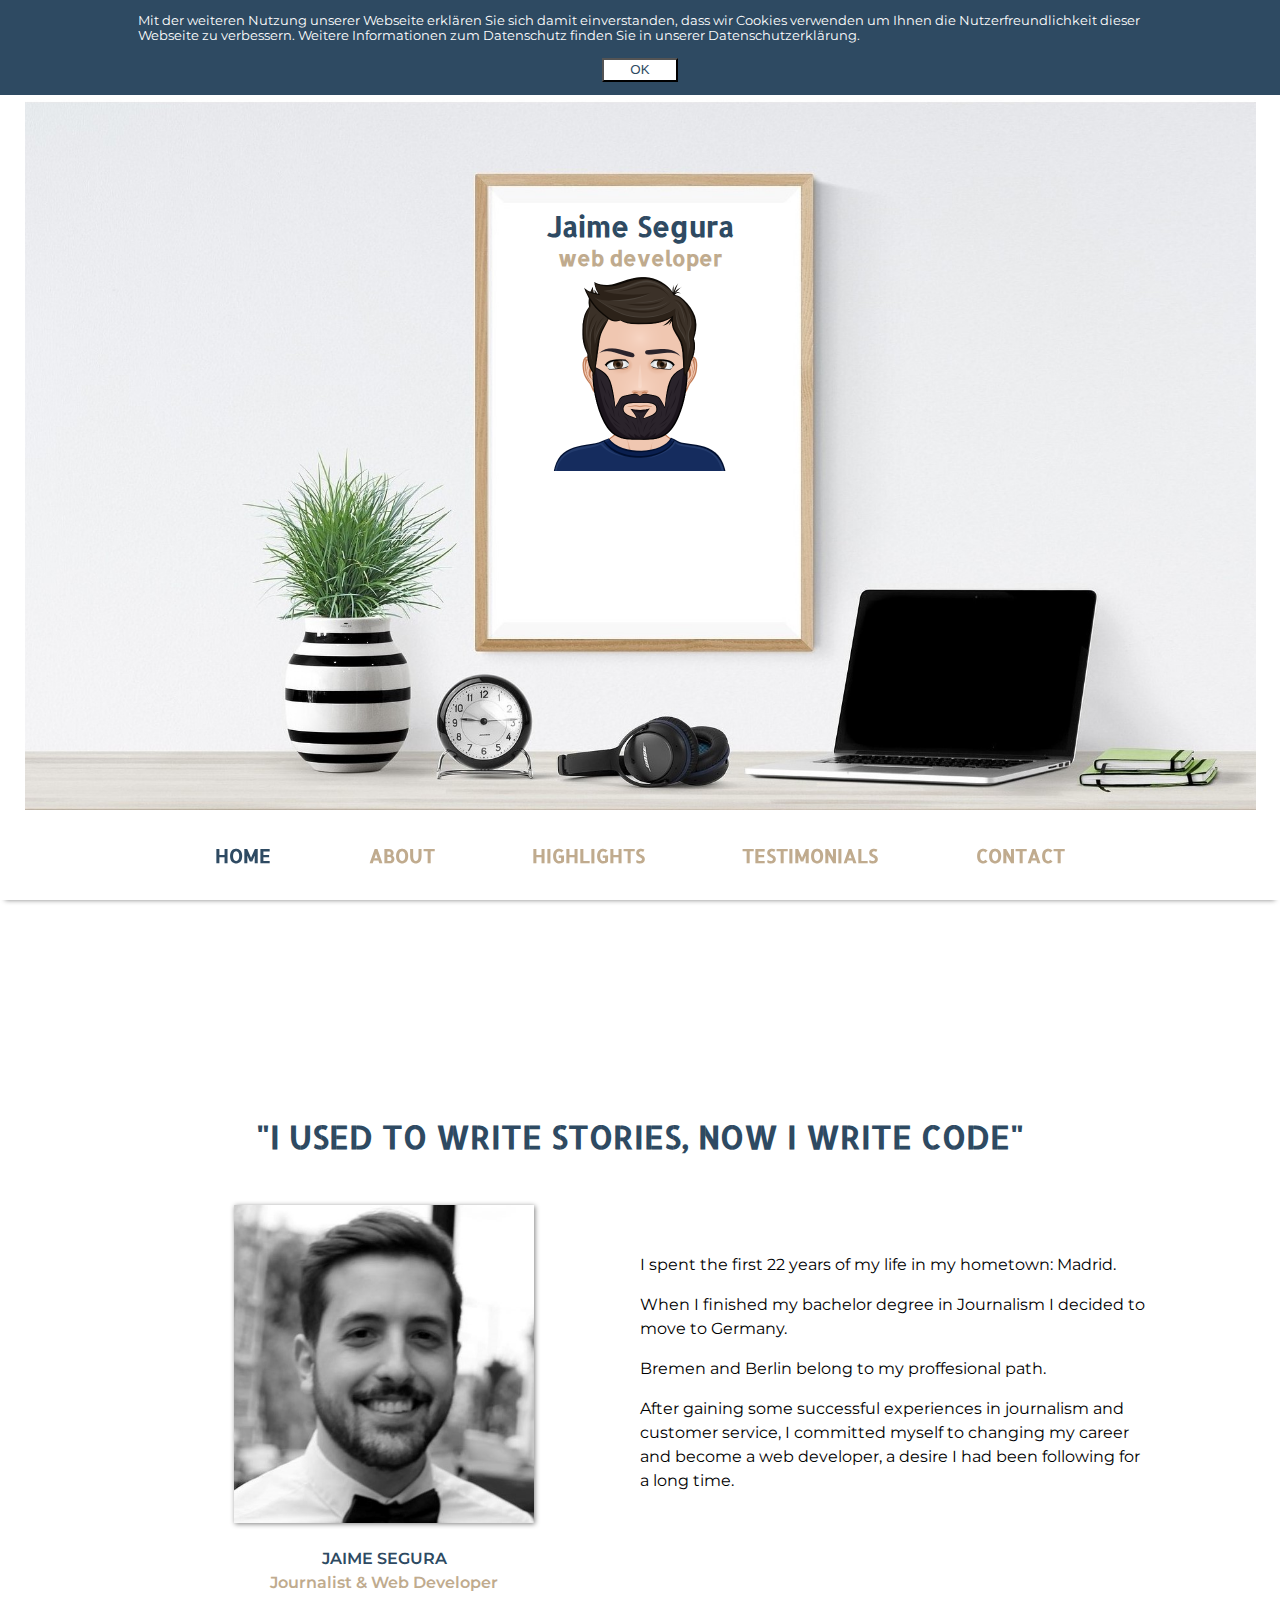
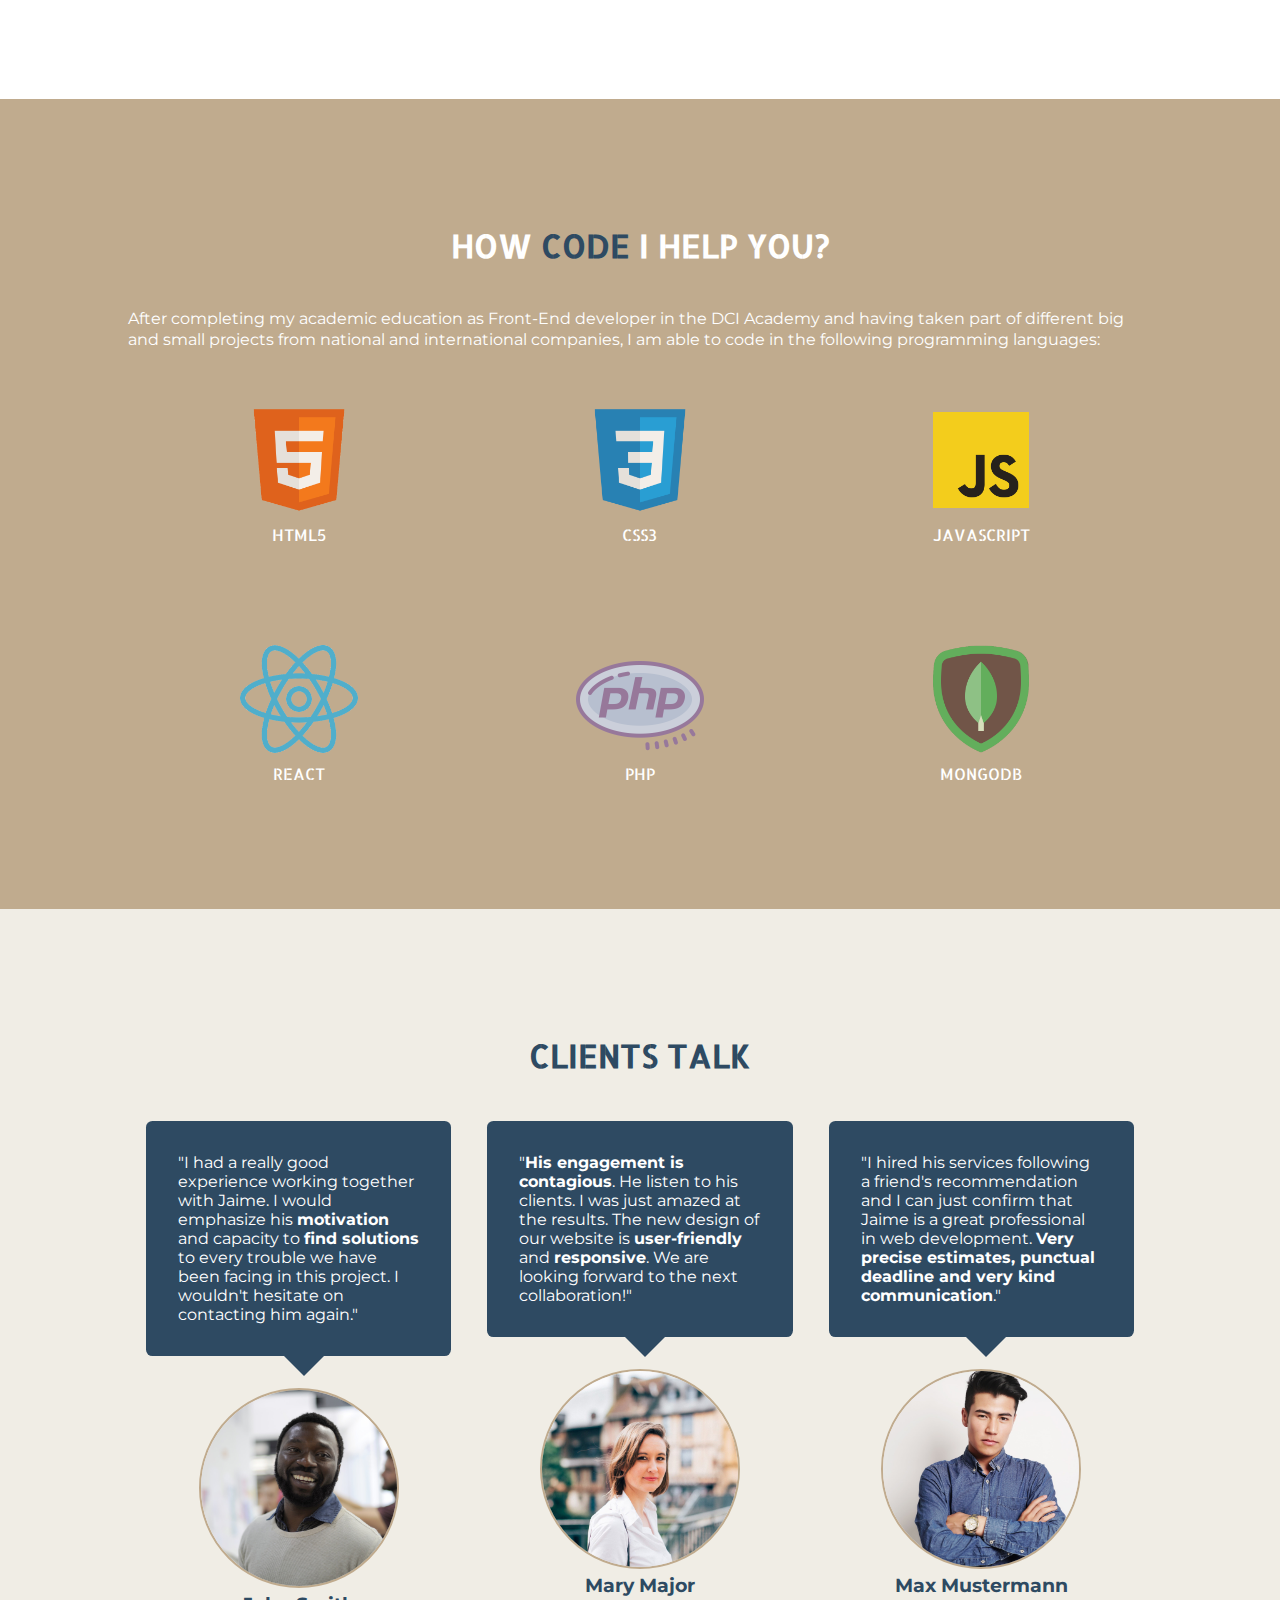
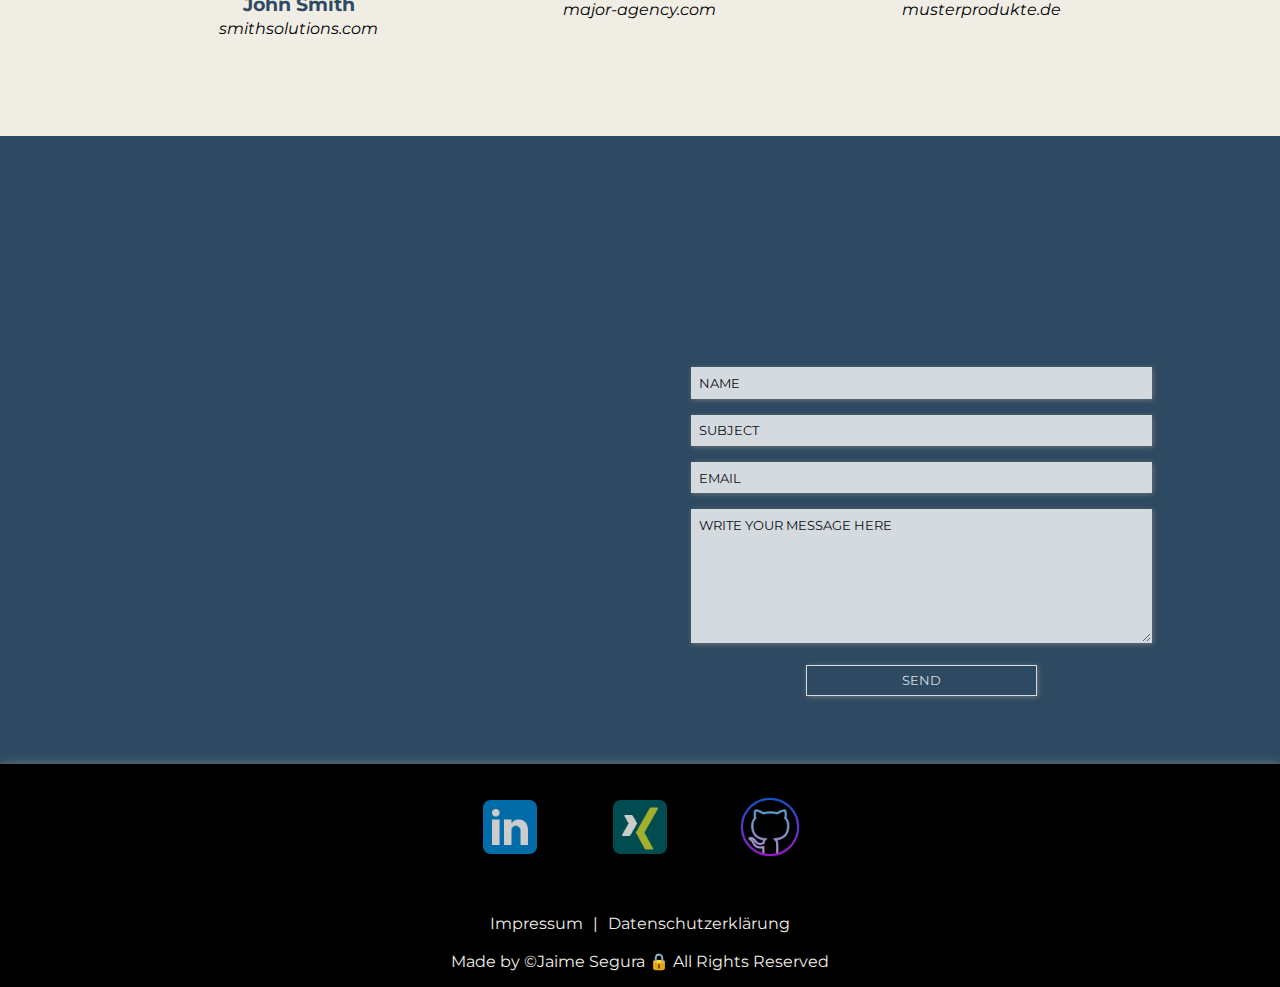
==== index.html @ 13c3c1e5 "Folders and code added" ====
<!DOCTYPE html>
<html lang="en">

<head>
    <meta charset="utf-8">
    <meta name="viewport" content="width=device-width, initial-scale=1.0">
    <link rel="stylesheet" href="css/style.css">
    <title>Jaime Segura, web developer</title>
    <link href="https://fonts.googleapis.com/css?family=Allerta+Stencil|Montserrat:400,700&display=swap" rel="stylesheet">

</head>

<body>

    <div id="cookies" class="dark-blue-back">
        <p class="snow-white">Mit der weiteren Nutzung unserer Webseite erklären Sie sich damit einverstanden, dass wir Cookies verwenden um Ihnen die Nutzerfreundlichkeit dieser Webseite zu verbessern. Weitere Informationen zum Datenschutz finden Sie in unserer Datenschutzerklärung.
        </p>
        <br>
        <button id="ok-button" class="snow-white-back dark-blue" type="button" onclick="closeCookies()">OK</button>


    </div>

    <!-- LANDING PAGE -->

    <div id="landing">

        <!-- MOBILE NAVBAR -->

        <nav id="mobile-navbar" class="snow-white-back">
            <div id="menu-icon" onclick="toggleMobileNav()">
                <div id="disappear" class="bar dark-blue-back"></div>
                <div class="bar dark-blue-back"></div>
                <div class="dark-blue-back"></div>
                <div id="menu-icon-opened" onclick="closeMenu()">
                    <div class="rotate-one bar dark-blue-back"></div>
                    <div class="rotate-two bar dark-blue-back"></div>
                </div>
            </div>

            <ul id="menu-list">
                <li class="snow-white-back"><a href="#" class="home-button" onclick="hideMobileNav()">Home</a></li>

                <li class="snow-white-back"><a href="#about" onclick="hideMobileNav()">About</a></li>

                <li class="snow-white-back"><a href="#highlights" onclick="hideMobileNav()">Highlights</a></li>

                <li class="snow-white-back"><a href="#testimonials" onclick="hideMobileNav()">Testimonials</a></li>

                <li class="snow-white-back"><a href="#contact" onclick="hideMobileNav()">Contact</a></li>

            </ul>
        </nav>

        <!-- Landing Page Background -->

        <main class="title">
            <div class="container">
                <div class="name">
                    <h1 class="dark-blue">Jaime Segura</h1>
                    <h2 class="warm-sand">web developer</h2>
                </div>
                <img class="logo" src="img/myAvatar-blue.png" alt="">
            </div>
        </main>

    </div>

    <!-- DESKTOP NAVBAR -->

    <nav id="desktop-navbar" class="snow-white-back">
        <ul class="main-nav">
            <li>
                <a class="home-button" href="#">HOME</a>
            </li>
            <li>
                <a href="#about">ABOUT</a>
            </li>
            <li>
                <a href="#highlights">HIGHLIGHTS</a>
            </li>
            <li>
                <a href="#testimonials">TESTIMONIALS</a>
            </li>
            <li>
                <a href="#contact">CONTACT</a>
            </li>
        </ul>

    </nav>


    <!-- ABOUT PAGE -->

    <section id="about" class="snow-white-back">

        <div class="space-between"></div>

        <h3 class="snow-white header dark-blue">"I used to write stories, now I write code"</h3>

        <div class="information-box">
            <div class="text left">
                <img id="profile-photo" src="img/me-pic2.jpg" alt="picture of myself">
                <ul class="description-desktop">
                    <li><span class="dark-blue">JAIME SEGURA</span></li>
                    <li><span class="warm-sand">Journalist &amp Web Developer</span></li>
                </ul>
            </div>

            <div class="text right">
                <ul class="description-mobile">
                    <li><span class="dark-blue">JAIME SEGURA</span></li>
                    <li><span class="warm-sand">Journalist &amp Web Developer</span></li>
                </ul>
                <p>
                    I spent the first 22 years of my life in my hometown: Madrid.
                </p>
                <p>
                    When I finished my bachelor degree in Journalism I decided to move to Germany.
                </p>
                <p>
                    Bremen and Berlin belong to my proffesional path.</p>
                <p>
                    After gaining some successful experiences in journalism and customer service, I committed myself to changing my career and become a web developer, a desire I had been following for a long time.
                </p>
            </div>
        </div>
    </section>

    <!-- HIGHLIGHTS PAGE -->

    <section id="highlights" class="warm-sand-back">

        <div class="space-between"></div>

        <h3 class="snow-white header">how <span class="dark-blue">code</span> I help you?</h3>

        <article class="wrapper">

            <p class="snow-white">
                After completing my academic education as Front-End developer in the DCI Academy and having taken part of different big and small projects from national and international companies, I am able to code in the following programming languages:
            </p>

            <ul class="skills">
                <li><img class="icon" src="img/html5-icon.png" alt="html5 icon">HTML5</li>
                <li><img class="icon" src="img/css3-icon.png" alt="css3 icon">CSS3</li>
                <li><img class="icon-construction icon" src="img/js-icon.png" alt="javascript icon">Javascript</li>
            </ul>
            <ul class="skills">
                <li><img class="icon-construction icon" src="img/react-icon.png" alt="">React</li>
                <li><img class="icon-construction icon" src="img/php-icon.png" alt="">PHP</li>
                <li><img class="icon-construction icon" src="img/mongodb-icon.png" alt="">MongoDB</li>
            </ul>

        </article>


    </section>

    <!-- TESTIMONIALS PAGE -->

    <section id="testimonials" class="white-coco-back">

        <div class="space-between"></div>

        <h3 class="dark-blue header">Clients talk</h3>

        <section class="opinions">
            <article>
                <div class="speech-bubble dark-blue-back">
                    <p class="snow-white">"I had a really good experience working together with Jaime. I would emphasize his <strong>motivation</strong> and capacity to <strong> find solutions</strong> to every trouble we have been facing in this project. I wouldn't hesitate on contacting him again."</p>
                </div>
                <div class="pic-client"><img src="img/john-smith.jpg" alt=""></div>
                <h4>John Smith</h4>
                <h5><em>smithsolutions.com</em></h5>
            </article>
            <article>
                <div class="speech-bubble dark-blue-back">
                    <p class="snow-white">"<strong>His engagement is contagious</strong>. He listen to his clients. I was just amazed at the results. The new design of our website is <strong>user-friendly</strong> and <strong>responsive</strong>. We are looking forward to the next collaboration!"</p>
                </div>
                <div class="pic-client"><img class="pic-testimonial" src="img/mary-major.jpg" alt=""></div>
                <h4>Mary Major</h4>
                <h5><em>major-agency.com</em></h5>
            </article>
            <article>
                <div class="speech-bubble dark-blue-back">
                    <p class="snow-white">"I hired his services following a friend's recommendation and I can just confirm that Jaime is a great professional in web development. <strong>Very precise estimates, punctual deadline and very kind communication</strong>."</p>
                </div>
                <div class="pic-client"><img class="pic-testimonial" src="img/max-mustermann.jpg" alt=""></div>
                <h4>Max Mustermann</h4>
                <h5><em>musterprodukte.de</em></h5>
            </article>
        </section>


    </section>

    <!-- CONTACT PAGE -->

    <section id="contact" class="dark-blue-back">

        <div class="space-between"></div>


        <h3 class="snow-white header dark-blue">Get in touch</h3>

        <div class="wrapper form">
            <p class="text-form dark-blue">If you like what you have seen so far or you want to know more about me and my work, do not hesitate on contacting me.
                <br><br>
                <strong>My door is always open to new projects, collaborations and challenges</strong>.
                <br><br>
                Don't be shy and knock it.</p>
            <form class="contact-form" action="contact">
                <p><input type="text" name="name" placeholder="Name"></p>
                <p><input type="text" name="subject" placeholder="Subject"></p>
                <p><input type="text" name="email" placeholder="Email"></p>
                <p><textarea name="message" placeholder="Write your message here" rows="10" cols="30"></textarea></p>
                <p><input type="submit" class="submit dark-blue-back snow-white icon" value="send"></p>
            </form>

        </div>
        <footer>
            <div class="social-icons">
                <a class="icon" href="https://www.linkedin.com/in/jaime-segura-%C3%A1lvarez-6b985360/" target="_blank"><img src="img/linkedin-icon.png" alt=""></a>
                <a class="icon" href="https://www.xing.com/profile/Jaime_SeguraAlvarez" target="_blank"><img src="img/xing-icon.png" alt=""></a>
                <a class="icon" href="https://github.com/jseguraweb" target="_blank"><img src="img/github-icon.png" alt=""></a>
            </div>
            <div class="impressum">
                <h6><a href="legal-information.html#impressum-link" target="_blank">Impressum</a></h6>
                <span>&vert;</span>
                <h6><a href="legal-information.html#datenschutz-link" target="_blank">Datenschutzerklärung</a></h6>
            </div>
            <div>
                <p class="copyright white-coco">Made by &copy;Jaime Segura &#128274 All Rights Reserved</p>
            </div>

        </footer>


    </section>

    <script>
        function closeCookies() {
            document.getElementById('cookies').style.display = 'none';
        }

        function toggleMobileNav() {
            var x = document.getElementById("menu-list");
            if (x.style.display === 'flex') {
                x.style.display = 'none';
            } else {
                x.style.display = 'flex';
            }
            
            var x = document.getElementsById("disappear");
            if (x.style.display === 'flex') {
                x.style.display = 'none';
            }
        }

        function hideMobileNav() {
            document.getElementById('menu-list').style.display = 'none';
        }

    </script>

</body>

</html>
---- css/style.css ----
/*------------------------------------------------------------------------
RESET 
------------------------------------------------------------------------*/

* {
    padding: 0;
    margin: 0;
    box-sizing: border-box;
    scroll-behavior: smooth;
}

#cookies {
    position: fixed;
    height: auto;
    width: 100%;
    font-family: 'Montserrat', sans-serif;
    font-size: 0.8em;
    z-index: 100;
    padding: 1em;
}

#cookies p {
    width: 80%;
    margin: 0 auto;
}

#ok-button {
    display: block;
    padding: 0.2em 2em;
    margin: 0 auto;
    cursor: pointer;
}

/*-------------------- COLORS --------------------------------*/

.black-panter {
    color: #000;
}

.snow-white {
    color: #fff;
}

.white-coco {
    color: #F0EDE5;
}

.orangina {
    color: #ffde59;
}

.warm-sand {
    color: #C0AB8E;
}

.dark-blue {
    color: #2E4A62;
}

.pale-blue {
    color: #66BAC6;
}

.grey-blue {
    color: #556D8E;
}

.pale-grey {
    color: #B4B7BA;
}

/*-------------------- BACKGROUND COLORS --------------------------------*/

.black-panter-back {
    background-color: #000;
}

.snow-white-back {
    background-color: #fff;
}

.white-coco-back {
    background-color: #F0EDE5;
}

.orangina-back {
    background-color: #ffde59;
}

.warm-sand-back {
    background-color: #C0AB8E;
}

.dark-blue-back {
    background-color: #2E4A62;
}

.pale-blue-back {
    background-color: #8CCBD5;
}

.grey-blue-back {
    background-color: #556D8E;
}

.pale-grey-back {
    background-color: #B4B7BA;
}


/*---------------------------------------------------------------------------
                   
Mobile First - Screen MAX 768 px    

----------------------------------------------------------------------------*/

@media screen and (max-width: 768px) {

    /*-------------------------------------------
    RESET
    -------------------------------------------*/

    .space-between {
        width: 100%;
        height: 15vh;
        background-color: transparent;
    }

    /*-------------------------------------------
    LANDING
    -------------------------------------------*/

    #landing {
        width: 100%;
        height: 100vh;
        display: flex;
        flex-direction: column;
        background-image: url(../img/background-landing-mobile.jpg);
        background-position: center;
        background-attachment: fixed;
        background-size: cover;
        background-repeat: no-repeat;
    }

    /*---------------------------------------------------------------------------
                   
NAVIGATION BAR    
    
----------------------------------------------------------------------------*/

    #desktop-navbar {
        display: none;
    }

    #mobile-navbar {
        width: 100%;
        height: 15vh;
        position: fixed;
        z-index: 99;
        box-shadow: 0px 5px 5px -5px grey;
    }

    #menu-icon {
        height: 15vh;
        width: 10vw;
        margin: 0 auto;
        display: flex;
        flex-direction: column;
        align-items: center;
        justify-content: center;
        cursor: pointer;
    }

    #menu-icon div {
        width: 10vw;
        height: 1vh;
    }

    #menu-icon div.bar {
        margin-bottom: 2vh;
    }
    
    #disappear {
        display: block;
    }
    
    #menu-icon-opened {
        display: none;
        position: absolute;
    }
    
    #menu-icon-opened div {
        width: 10vw;
        height: 1vh;
    }
    
    #menu-icon-opened div.rotate-one {
        position: absolute;
        transform: rotate(45deg);
    }
    
    #menu-icon-opened div.rotate-two {
        position: absolute;
        transform: rotate(-45deg);
    }

    #mobile-navbar ul {
        width: 100%;
        height: 85vh;
        cursor: pointer;
        display: flex;
        flex-direction: column;
        align-items: center;
        justify-content: center;
    }

    ul#menu-list {
        display: none;
    }

    #menu-list li {
        list-style-type: none;
        width: 100%;
        height: 17vh;
        display: flex;
        flex-direction: column;
        align-items: center;
        justify-content: center;
        border-left: 2px solid transparent;
        border-right: 2px solid transparent;
        font-family: 'Allerta Stencil', sans-serif;
    }

    #menu-list li a {
        text-decoration: none;
        color: #C0AB8E;
        font-size: 1.5em;
        font-weight: 600;
        text-transform: uppercase;
    }

    .home-button {
        color: #2E4A62 !important;
    }

    #menu-list li a:hover {
        padding: 0 5vw;
        border-left: 5px solid #F0EDE5;
        border-right: 5px solid #F0EDE5;
        color: #2E4A62;
    }

    .menu-division {
        border-top: 1px solid red;
        width: 50%;
        margin: 0 auto;
    }

    .title {
        width: 100%;
        height: 60vh;
        display: flex;
        flex-direction: column;
        align-items: center;
        justify-content: flex-end;
    }

    .container {
        width: 230px;
        height: 90%;
        display: flex;
        flex-direction: column;
        align-items: center;
        justify-content: space-around;
        position: relative;
        top: 16vh;
    }

    img.logo {
        width: 100%;
        height: auto;
    }

    .name {
        text-align: center;
        font-family: 'Allerta Stencil', sans-serif;
        font-size: 14px;
        margin-top: 10px;
    }

    /*---------------------------------------------------------------------------
                    
SECOND PAGE - ABOUT  
    
----------------------------------------------------------------------------*/

    #about {
        height: auto;
        width: 100%;
        padding-bottom: 4em;
    }

    .header {
        font-size: 2em;
        text-transform: uppercase;
        font-family: 'Allerta Stencil', sans-serif;
        font-weight: 600;
        text-align: center;
        margin-bottom: 3vh;
    }

    .text {
        width: 80%;
        height: auto;
        margin: 0 auto;
        margin-bottom: 3vh;
    }

    #profile-photo {
        width: 70%;
        height: auto;
        display: block;
        box-shadow: 1px 1px 5px grey;
        margin: 1.5em auto 0 auto;
    }

    .description-desktop {
        display: none;
    }

    .description-mobile {
        list-style-type: none;
        line-height: 1.5em;
        font-weight: 600;
        font-family: 'Montserrat', sans-serif;
        text-align: center;
        color: #000;
        margin-bottom: 2.5em;
    }

    .text p {
        width: 100%;
        font-size: 1em;
        text-align: left;
        line-height: 1.5em;
        font-family: 'Montserrat', sans-serif;
        margin: 1em auto;
    }


    /*---------------------------------------------------------------------------
                    
THIRD PAGE - HIGHLIGHTS  
    
----------------------------------------------------------------------------*/


    #highlights {
        width: 100%;
        height: auto;
        padding-bottom: 4em;
    }

    article.wrapper {
        width: 80%;
        height: auto;
        margin: 0 auto;
        display: flex;
        flex-direction: column;
        align-items: center;
        justify-content: space-between;
    }

    .wrapper {
        width: 80%;
        margin: 0 auto;
    }

    .wrapper p {
        font-size: 1em;
        text-align: left;
        line-height: 1.3em;
        font-family: 'Montserrat', sans-serif;
        margin: 1em auto 0 auto;
    }

    .skills li {
        width: 100%;
        text-align: center;
        margin: 5vh 0vw;
        list-style-type: none;
        font-family: 'Allerta Stencil', sans-serif;
        text-transform: uppercase;
        color: #fff;
    }

    .skills li img {
        margin: 0 auto;
        display: block;
        width: 8em;
    }

    .icon-construction:hover {
        content: url(../img/icon-learning.png);
        margin: 0 auto;
        display: block;
        width: 8em;
    }



    /*---------------------------------------------------------------------------
                    
FOURTH PAGE - TESTIMONIALS  
    
----------------------------------------------------------------------------*/

    #testimonials {
        height: auto;
        width: 100%;
        padding-bottom: 4em;
    }

    .opinions {
        width: 80%;
        margin: 0 auto;
    }

    .opinions article {
        width: 100%;
        display: block;
        padding: 2vh;
    }

    .speech-bubble {
        position: relative;
        border-radius: .4em;
        padding: 2em;
        margin-bottom: 2em;
    }

    .speech-bubble:after {
        content: '';
        position: absolute;
        bottom: 0;
        left: 50%;
        width: 0;
        height: 0;
        border: 25px solid transparent;
        border-top-color: #2E4A62;
        border-bottom: 0;
        margin-left: -20px;
        margin-bottom: -20px;
    }

    .speech-bubble p {
        font-family: 'Montserrat', sans-serif;
        color: #fff;
    }


    .pic-client {
        width: 200px;
        height: 200px;
        border-radius: 50%;
        overflow: hidden;
        margin: 0 auto;
        border: 2px solid #C0AB8E;
    }

    .pic-client img {
        width: 300px;
        height: auto;
        display: block;
        position: relative;
        right: 50px;
    }

    h4 {
        font-family: 'Montserrat', sans-serif;
        font-size: 1.2em;
        text-align: center;
        margin: 0.2em;
        color: #2E4A62;
    }

    h5 {
        font-family: 'Montserrat', sans-serif;
        font-size: 1em;
        text-align: center;
        font-weight: 400;
    }



    /*---------------------------------------------------------------------------
                    
FIFTH PAGE - CONTACT  
    
----------------------------------------------------------------------------*/

    #contact {
        height: auto;
        width: 100%;
        background-image: url(../img/white-door.jpg);
        background-attachment: fixed;
        background-size: cover;
        background-repeat: no-repeat;
        background-position: center;
    }
    
    .form p {
        margin: 2em 0;
    }

    input {
        font-family: 'Montserrat', sans-serif;
        box-shadow: 1px 1px 5px grey;
        opacity: 0.8;
        border: 1px solid #fff;
        padding: 0.5em;
        text-transform: uppercase;
        width: 100%;
    }

    ::placeholder {
        color: #000;
        text-align: left top;
    }

    textarea {
        font-family: 'Montserrat', sans-serif;
        height: 10em;
        width: 100%;
        box-shadow: 1px 1px 5px grey;
        opacity: 0.8;
        border: 1px solid #fff;
        padding: 0.5em;
        text-transform: uppercase;
    }

    .submit {
        font-family: 'Montserrat', sans-serif;
        width: 50%;
        display: block;
        margin: 0 auto 2.5em auto;
    }


    /*---------------------------------------------------------------------------
                    
FOOTER  
    
----------------------------------------------------------------------------*/

    footer {
        width: 100%;
        height: auto;
        background-color: #000;
        box-shadow: 1px 1px 10px grey;
        padding: 1em 0;
    }

    .social-icons {
        text-align: center;
    }

    .social-icons img {
        width: 12vh;
        height: auto;
        padding: 1vh;
        margin: 2vh;
        display: inline-block;
    }

    footer .copyright {
        text-align: center;
        padding-bottom: 0.8em;
        font-family: 'Montserrat', sans-serif;
        color: #fff;
        font-size: 1em;
        font-weight: 400;
    }

    .icon {
        opacity: 0.8;
        cursor: pointer;
    }

    .icon:hover {
        opacity: 1;
    }

    .impressum {
        width: 100%;
        height: auto;
        margin: 1.2em 0;
        display: flex;
        flex-direction: row;
        align-items: center;
        justify-content: center;
    }

    h6 a {
        text-decoration: none;
        font-family: 'Montserrat', sans-serif;
        font-size: 1.2em;
        color: #F0EDE5;
        font-weight: 400;
        margin: 0px 10px;
    }
    
    h6 a:hover {
        color: #fff;
    }

    .impressum span {
        font-family: 'Montserrat', sans-serif;
        font-size: 0.8em;
        color: #fff;
    }

}





/*---------------------------------------------------------------------------
                   
Desktop View - Screen MIN 768 px    

----------------------------------------------------------------------------*/

@media screen and (min-width: 768px) {

    /*------------------------------------------
    RESET
    -------------------------------------------*/

    .space-between {
        width: 100%;
        height: 14vh;
        background-color: transparent;
    }

    /*------------------------------------------
    LANDING
    -------------------------------------------*/

    #landing {
        width: 100%;
        height: 100vh;
        background-image: url(../img/background-landing-desktop.jpg);
        background-position: center;
        background-attachment: fixed;
        background-size: contain;
        background-repeat: no-repeat;
    }

    /*---------------------------------------------------------------------------
                   
NAVIGATION BAR    
    
----------------------------------------------------------------------------*/

    #mobile-navbar {
        display: none;
    }

    #desktop-navbar {
        width: 100%;
        height: 10vh;
        position: sticky;
        top: 0;
        bottom: 0;
        z-index: 99;
        box-shadow: 0px 5px 5px -5px grey;
    }

    .main-nav {
        width: 74%;
        height: 100%;
        margin: 0 auto;
        display: flex;
        flex-direction: row;
        align-items: center;
        justify-content: space-between;
    }

    #desktop-navbar .main-nav li {
        list-style-type: none;
        height: auto;
        margin: 0 auto;
        text-align: center;
    }

    #desktop-navbar .main-nav li a {
        font-family: 'Allerta Stencil', sans-serif;
        text-decoration: none;
        color: #C0AB8E;
        font-size: 1.2em;
        font-weight: 600;
        text-transform: uppercase;
    }

    .home-button {
        color: #2E4A62 !important;
    }

    #desktop-navbar .main-nav li a:hover {
        border-top: 5px solid #F0EDE5;
        border-bottom: 5px solid #F0EDE5;
        color: #2E4A62;
    }

    .title {
        width: 100%;
        height: auto;
        display: flex;
        flex-direction: column;
        align-items: center;
        justify-content: flex-start;
    }

    .container {
        width: 200px;
        display: flex;
        flex-direction: column;
        align-items: center;
        justify-content: space-around;
        position: relative;
        top: 22vh;
    }

    .name {
        text-align: center;
        font-family: 'Allerta Stencil', sans-serif;
        font-size: 14px;
        margin-top: 10px;
    }

    img.logo {
        width: 200px;
        height: auto;
    }


    /*---------------------------------------------------------------------------
                    
SECOND PAGE - ABOUT  
    
----------------------------------------------------------------------------*/

    #about {
        height: auto;
        width: 100%;
        padding-bottom: 5em;
    }

    .header {
        font-size: 2em;
        text-transform: uppercase;
        font-family: 'Allerta Stencil', sans-serif;
        font-weight: 600;
        text-align: center;
        margin-bottom: 3vh;
    }

    .information-box {
        width: 100%;
        height: auto;
        display: flex;
        flex-direction: row;
        align-items: flex-start;
        justify-content: center;
        margin-top: 3em;
    }

    .text {
        width: 40%;
        padding: ;
    }

    .right {
        margin-top: 2em;
    }

    #profile-photo {
        width: 300px;
        height: auto;
        box-shadow: 1px 1px 5px grey;
        display: block;
        margin: 0 auto;
    }

    .description-mobile {
        display: none;
    }

    .description-desktop {
        list-style-type: none;
        line-height: 1.5em;
        font-weight: 600;
        font-family: 'Montserrat', sans-serif;
        text-align: center;
        color: #000;
        margin: 1.5em 0em;
    }

    .text p {
        width: 100%;
        font-size: 1em;
        text-align: left;
        line-height: 1.5em;
        font-family: 'Montserrat', sans-serif;
        margin: 1em auto;
    }


    /*---------------------------------------------------------------------------
                    
THIRD PAGE - HIGHLIGHTS  
    
----------------------------------------------------------------------------*/


    #highlights {
        width: 100%;
        height: auto;
        padding-bottom: 5em;
    }

    article.wrapper {
        width: 80%;
        height: auto;
        margin: 0 auto;
        display: flex;
        flex-direction: column;
        align-items: center;
        justify-content: space-between;
    }

    .wrapper {
        width: 80%;
        margin: 0 auto;
    }

    .wrapper p {
        font-size: 1em;
        text-align: left;
        line-height: 1.3em;
        font-family: 'Montserrat', sans-serif;
        margin: 1em auto 0 auto;
    }

    .skills {
        width: 100%;
        height: auto;
        display: flex;
        flex-direction: row;
        align-items: flex-start;
        justify-content: space-around;
    }

    .skills li {
        text-align: center;
        margin: 5vh 0vw;
        list-style-type: none;
        font-family: 'Allerta Stencil', sans-serif;
        text-transform: uppercase;
        color: #fff;
    }

    .skills li img {
        margin: 0 auto;
        display: block;
        width: 8em;
    }

    .icon-construction:hover {
        content: url(../img/icon-learning.png);
        margin: 0 auto;
        display: block;
        width: 8em;
    }



    /*---------------------------------------------------------------------------
                    
FOURTH PAGE - TESTIMONIALS  
    
----------------------------------------------------------------------------*/

    #testimonials {
        height: auto;
        width: 100%;
        padding-bottom: 5em;
    }

    .opinions {
        width: 80%;
        margin: 0 auto;
        display: flex;
        flex-direction: row;

    }

    .opinions article {
        width: 100%;
        display: block;
        padding: 2vh;
    }

    .speech-bubble {
        position: relative;
        border-radius: .4em;
        padding: 2em;
        margin-bottom: 2em;
    }

    .speech-bubble:after {
        content: '';
        position: absolute;
        bottom: 0;
        left: 50%;
        width: 0;
        height: 0;
        border: 25px solid transparent;
        border-top-color: #2E4A62;
        border-bottom: 0;
        margin-left: -20px;
        margin-bottom: -20px;
    }

    .speech-bubble p {
        font-family: 'Montserrat', sans-serif;
        color: #fff;
    }


    .pic-client {
        width: 200px;
        height: 200px;
        border-radius: 50%;
        overflow: hidden;
        margin: 0 auto;
        border: 2px solid #C0AB8E;
    }

    .pic-client img {
        width: 300px;
        height: auto;
        display: block;
        position: relative;
        right: 50px;
    }

    h4 {
        font-family: 'Montserrat', sans-serif;
        font-size: 1.2em;
        text-align: center;
        margin: 0.2em;
        color: #2E4A62;
    }

    h5 {
        font-family: 'Montserrat', sans-serif;
        font-size: 1em;
        text-align: center;
        font-weight: 400;
    }



    /*---------------------------------------------------------------------------
                    
FIFTH PAGE - CONTACT  
    
----------------------------------------------------------------------------*/

    #contact {
        height: auto;
        width: 100%;
        background-image: url(../img/white-door.jpg);
        background-attachment: fixed;
        background-size: cover;
        background-repeat: no-repeat;
        background-position: center;
    }

    .form {
        display: flex;
        flex-direction: row;
        align-items: flex-start;
        margin: 3em auto;
    }

    .text-form {
        width: 50%;
        padding-right: 2em;
    }

    .contact-form {
        width: 45%;
    }

    input {
        font-family: 'Montserrat', sans-serif;
        box-shadow: 1px 1px 5px grey;
        opacity: 0.8;
        border: 1px solid #fff;
        padding: 0.5em;
        text-transform: uppercase;
        width: 100%;
    }

    ::placeholder {
        color: #000;
        text-align: left top;
    }

    textarea {
        font-family: 'Montserrat', sans-serif;
        height: 10em;
        width: 100%;
        box-shadow: 1px 1px 5px grey;
        opacity: 0.8;
        border: 1px solid #fff;
        padding: 0.5em;
        text-transform: uppercase;
    }

    .submit {
        font-family: 'Montserrat', sans-serif;
        width: 50%;
        display: block;
        margin: 0 auto 1.5em auto;
    }


    /*---------------------------------------------------------------------------
                    
FOOTER  
    
----------------------------------------------------------------------------*/

    footer {
        width: 100%;
        height: auto;
        background-color: #000;
        box-shadow: 1px 1px 10px grey;
        padding-bottom: 1em;
    }

    .social-icons {
        text-align: center;
    }

    .social-icons img {
        width: 12vh;
        height: auto;
        padding: 2vh;
        margin: 1vh;
        display: inline-block;
    }

    footer .copyright {
        font-family: 'Montserrat', sans-serif;
        font-size: 1em;
        text-align: center;
    }

    .icon {
        opacity: 0.8;
        cursor: pointer;
    }

    .icon:hover {
        opacity: 1;
    }

    .impressum {
        width: 100%;
        height: auto;
        margin: 1.2em 0;
        display: flex;
        flex-direction: row;
        align-items: center;
        justify-content: center;
    }

    h6 a {
        text-decoration: none;
        font-family: 'Montserrat', sans-serif;
        font-size: 1.5em;
        font-weight: 400;
        margin: 0px 10px;
        color: #F0EDE5;
    }
    
    h6 a:hover {
        color: #fff;
    }

    .impressum span {
        font-family: 'Montserrat', sans-serif;
        font-size: 1em;
        color: #F0EDE5;
    }

}


/*---------------------------------------------

OTHERS

----------------------------------------------*/
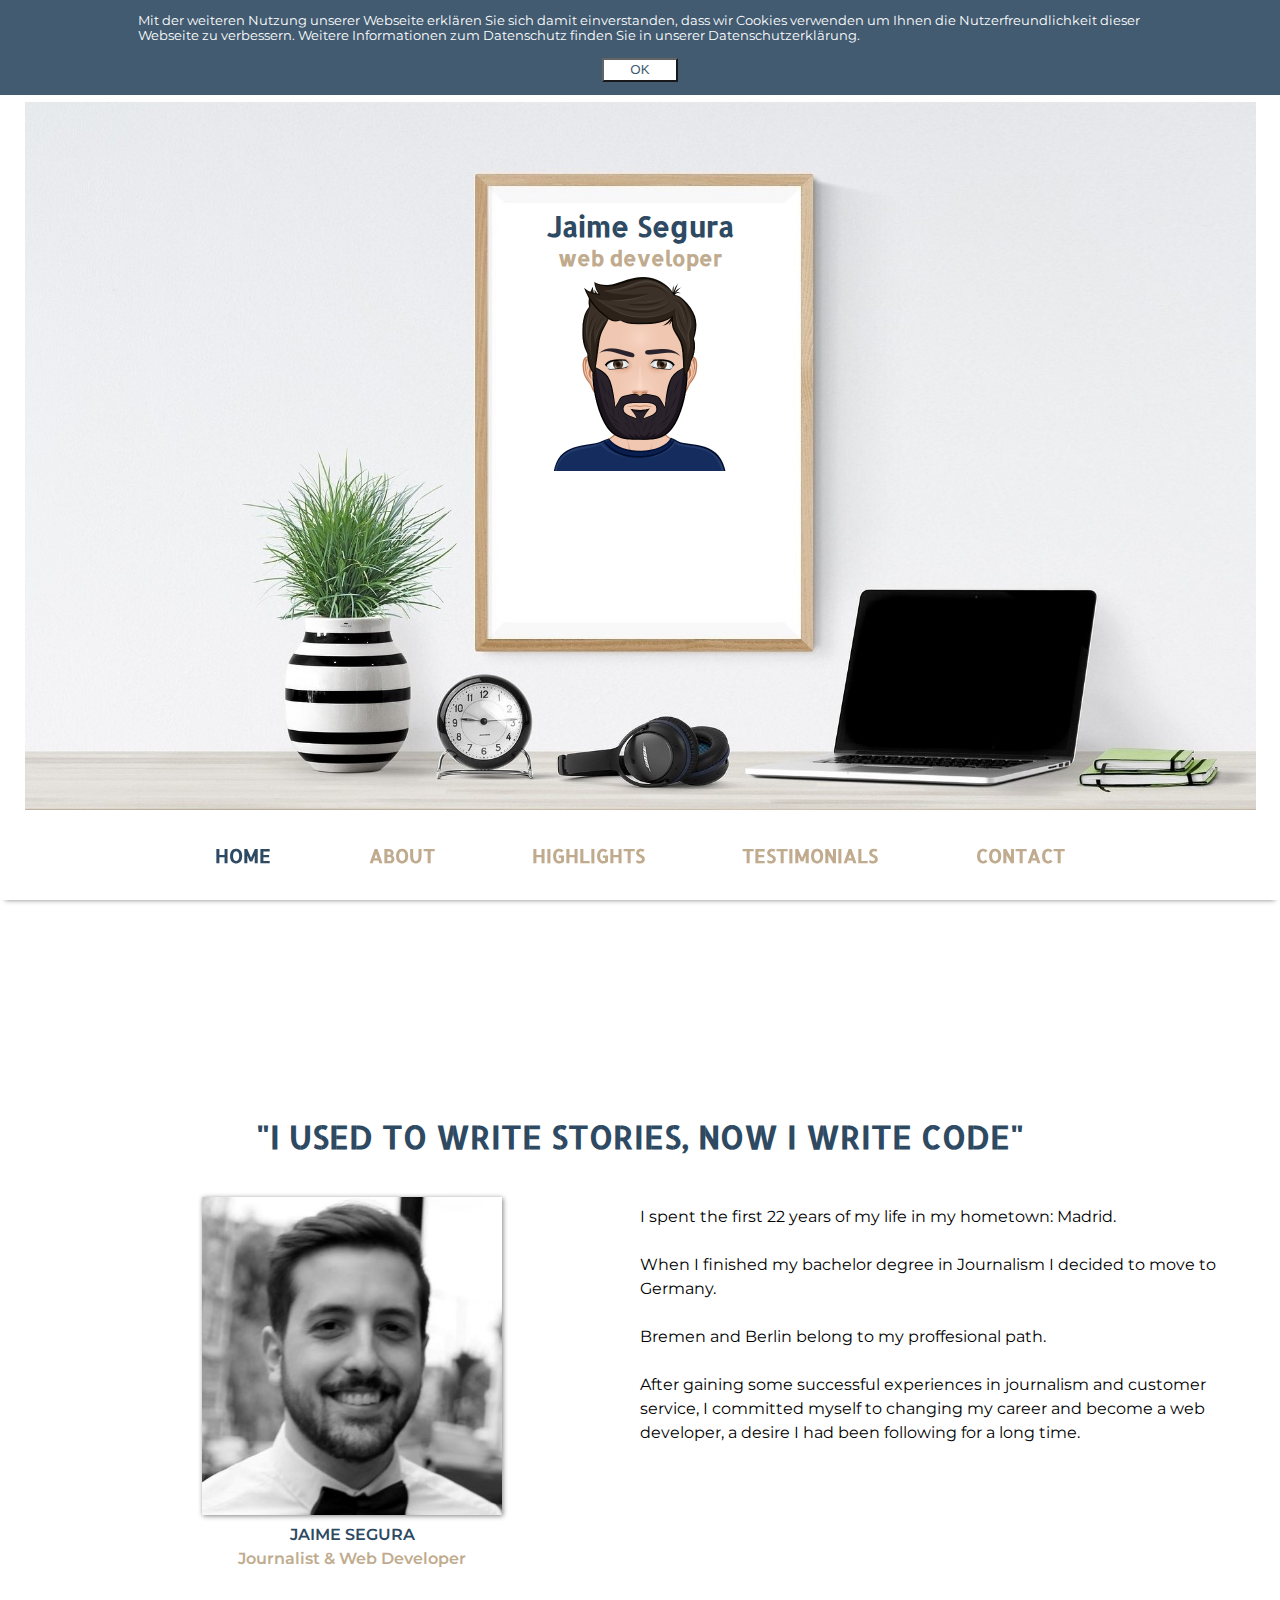
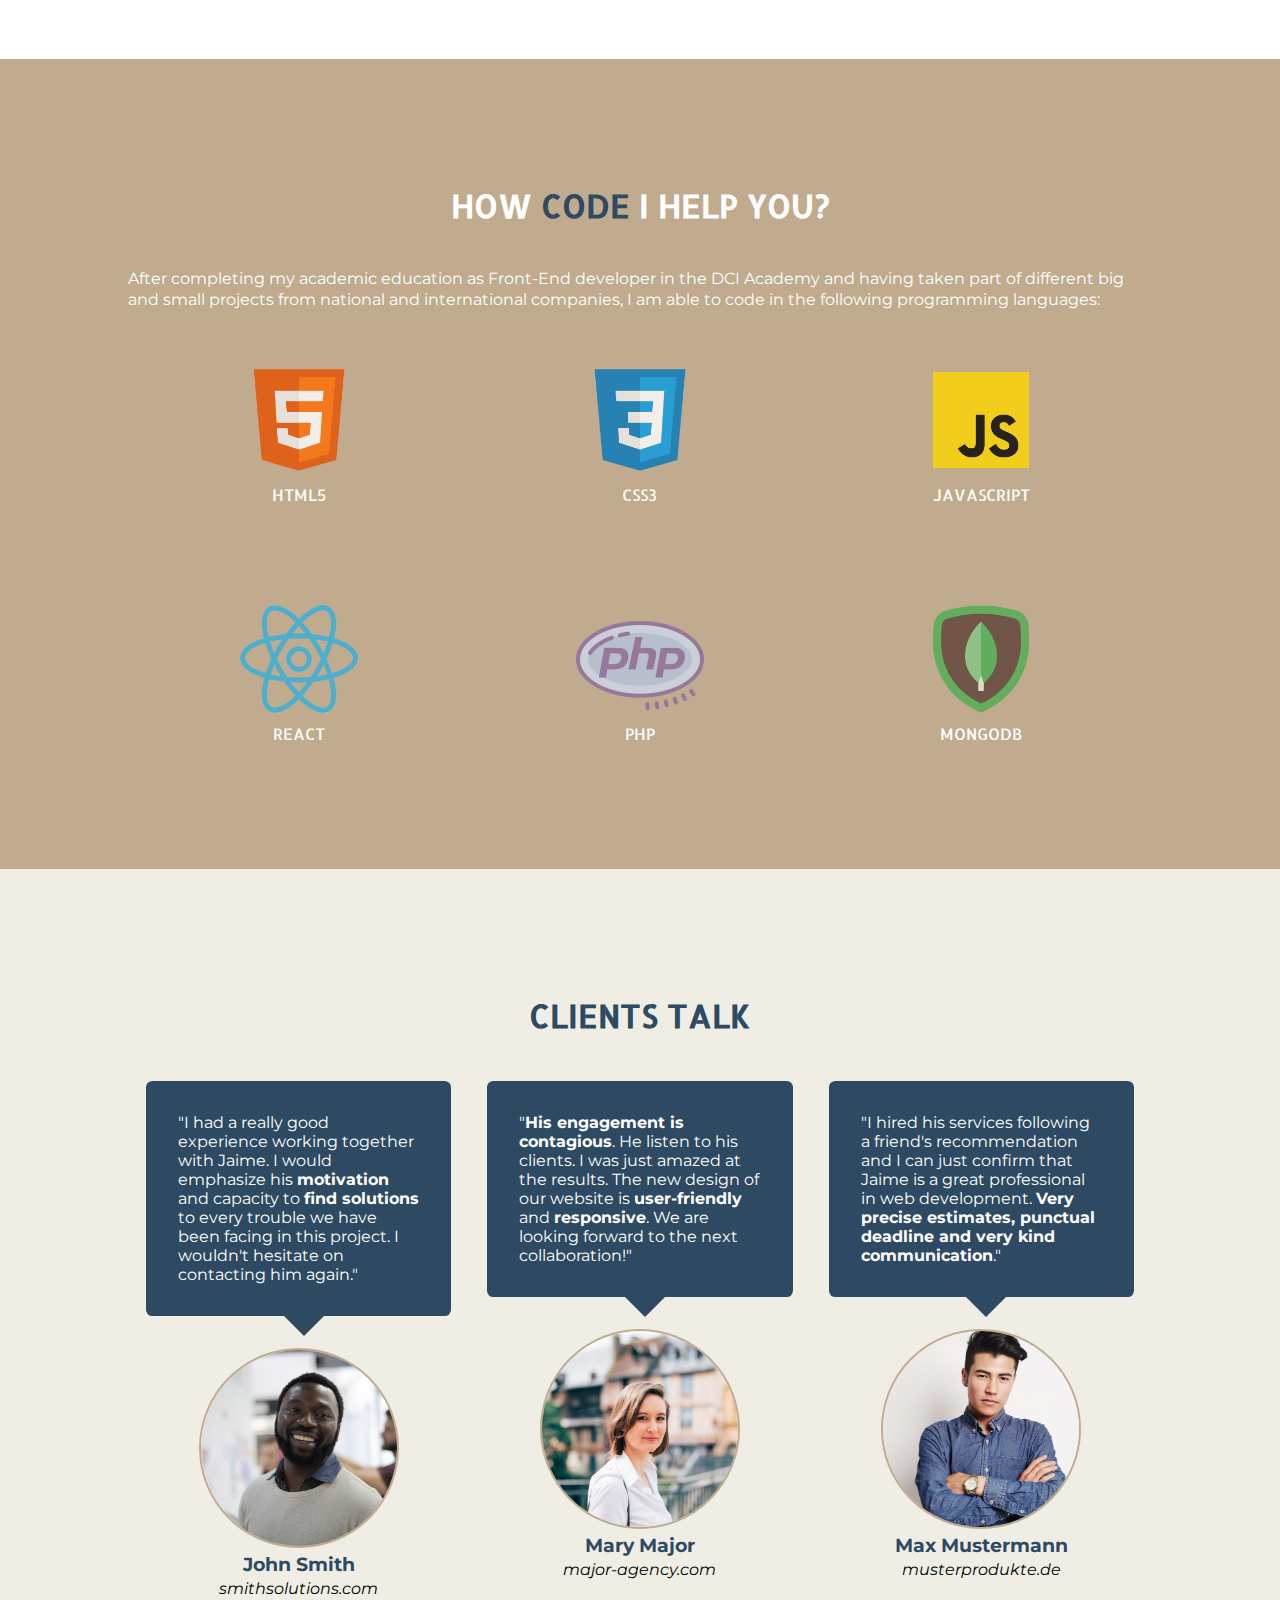
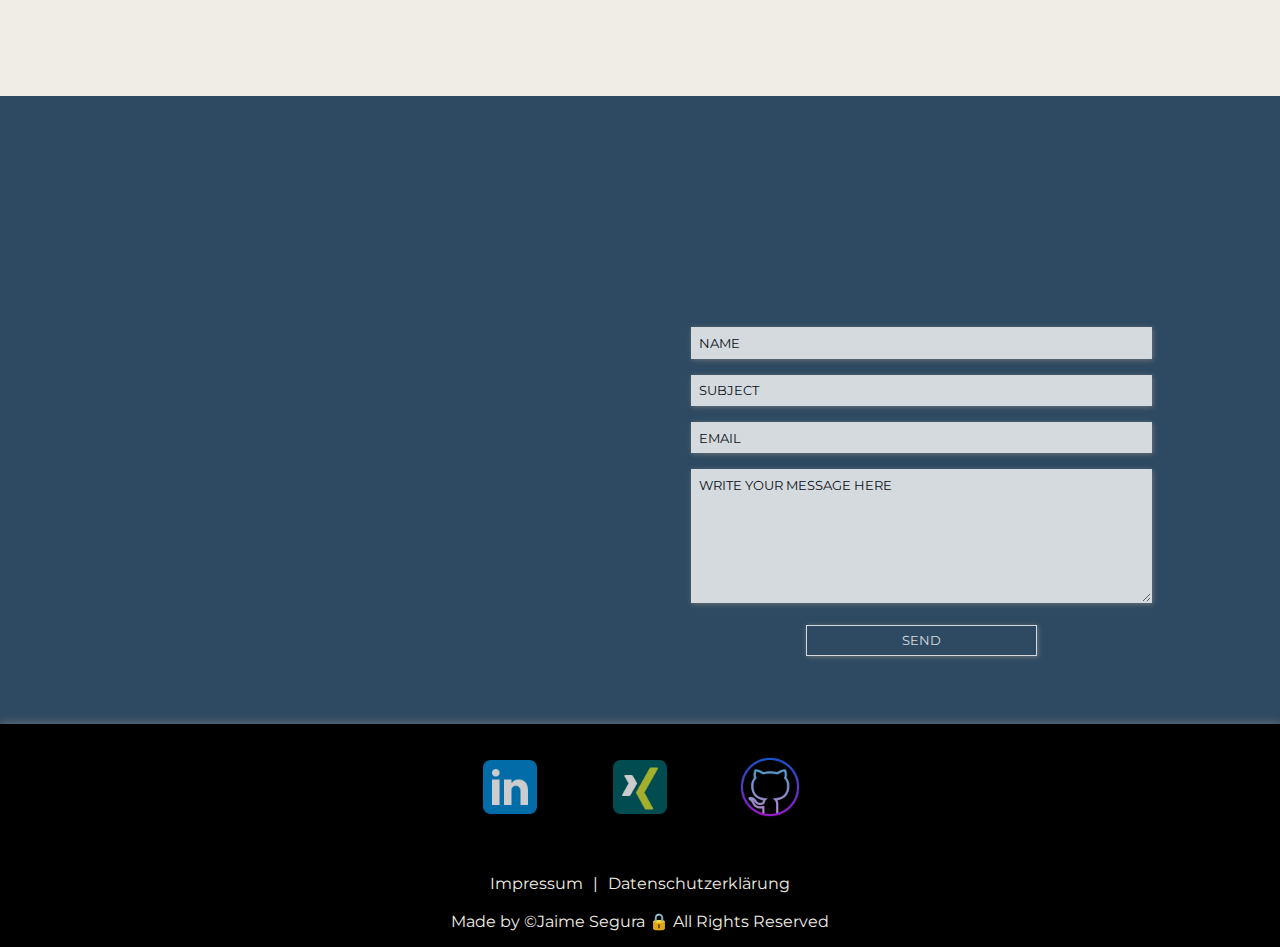
==== commit d05c0321: "adding message-delivered.html and styling it" ====
--- a/index.html
+++ b/index.html
@@ -12,7 +12,7 @@
 
 <body>
 
-    <div id="cookies" class="dark-blue-back">
+    <div id="cookies" class="dark-blue-back mobile-down">
         <p class="snow-white">Mit der weiteren Nutzung unserer Webseite erklären Sie sich damit einverstanden, dass wir Cookies verwenden um Ihnen die Nutzerfreundlichkeit dieser Webseite zu verbessern. Weitere Informationen zum Datenschutz finden Sie in unserer Datenschutzerklärung.
         </p>
         <br>
@@ -29,13 +29,13 @@
 
         <nav id="mobile-navbar" class="snow-white-back">
             <div id="menu-icon" onclick="toggleMobileNav()">
-                <div id="disappear" class="bar dark-blue-back"></div>
+                <div class="bar dark-blue-back"></div>
                 <div class="bar dark-blue-back"></div>
                 <div class="dark-blue-back"></div>
-                <div id="menu-icon-opened" onclick="closeMenu()">
+                <!--<div id="menu-icon-opened" onclick="closeMenu()">
                     <div class="rotate-one bar dark-blue-back"></div>
                     <div class="rotate-two bar dark-blue-back"></div>
-                </div>
+                </div>-->
             </div>
 
             <ul id="menu-list">
@@ -101,28 +101,23 @@
         <div class="information-box">
             <div class="text left">
                 <img id="profile-photo" src="img/me-pic2.jpg" alt="picture of myself">
-                <ul class="description-desktop">
+                <ul class="description">
                     <li><span class="dark-blue">JAIME SEGURA</span></li>
                     <li><span class="warm-sand">Journalist &amp Web Developer</span></li>
                 </ul>
             </div>
 
             <div class="text right">
-                <ul class="description-mobile">
-                    <li><span class="dark-blue">JAIME SEGURA</span></li>
-                    <li><span class="warm-sand">Journalist &amp Web Developer</span></li>
-                </ul>
                 <p>
                     I spent the first 22 years of my life in my hometown: Madrid.
-                </p>
-                <p>
+                    <br><br>
                     When I finished my bachelor degree in Journalism I decided to move to Germany.
-                </p>
-                <p>
-                    Bremen and Berlin belong to my proffesional path.</p>
-                <p>
+                    <br><br>
+                    Bremen and Berlin belong to my proffesional path.
+                    <br><br>
                     After gaining some successful experiences in journalism and customer service, I committed myself to changing my career and become a web developer, a desire I had been following for a long time.
                 </p>
+
             </div>
         </div>
     </section>
@@ -210,7 +205,7 @@
                 <strong>My door is always open to new projects, collaborations and challenges</strong>.
                 <br><br>
                 Don't be shy and knock it.</p>
-            <form class="contact-form" action="contact">
+            <form class="contact-form" action="message-delivered.html#" target="_blank">
                 <p><input type="text" name="name" placeholder="Name"></p>
                 <p><input type="text" name="subject" placeholder="Subject"></p>
                 <p><input type="text" name="email" placeholder="Email"></p>
@@ -240,9 +235,13 @@
     </section>
 
     <script>
+        //OK button to close the Cookies message
+
         function closeCookies() {
             document.getElementById('cookies').style.display = 'none';
         }
+
+        //open and close the menu in the mobile version by clicking on the burger icon
 
         function toggleMobileNav() {
             var x = document.getElementById("menu-list");
@@ -251,16 +250,15 @@
             } else {
                 x.style.display = 'flex';
             }
-            
-            var x = document.getElementsById("disappear");
-            if (x.style.display === 'flex') {
-                x.style.display = 'none';
-            }
         }
+
+        //close menu in the mobile version by clicking on a section
 
         function hideMobileNav() {
             document.getElementById('menu-list').style.display = 'none';
         }
+    
+ 
 
     </script>
 
--- a/css/style.css
+++ b/css/style.css
@@ -1,4 +1,3 @@
-
 /*------------------------------------------------------------------------
 RESET 
 ------------------------------------------------------------------------*/
@@ -18,6 +17,7 @@
     font-size: 0.8em;
     z-index: 100;
     padding: 1em;
+    opacity: 0.9;
 }
 
 #cookies p {
@@ -125,6 +125,10 @@
         width: 100%;
         height: 15vh;
         background-color: transparent;
+    }
+
+    .mobile-down {
+        bottom: 0;
     }
 
     /*-------------------------------------------
@@ -180,26 +184,26 @@
     #menu-icon div.bar {
         margin-bottom: 2vh;
     }
-    
+
     #disappear {
         display: block;
     }
-    
+
     #menu-icon-opened {
         display: none;
         position: absolute;
     }
-    
+
     #menu-icon-opened div {
         width: 10vw;
         height: 1vh;
     }
-    
+
     #menu-icon-opened div.rotate-one {
         position: absolute;
         transform: rotate(45deg);
     }
-    
+
     #menu-icon-opened div.rotate-two {
         position: absolute;
         transform: rotate(-45deg);
@@ -325,17 +329,14 @@
         margin: 1.5em auto 0 auto;
     }
 
-    .description-desktop {
-        display: none;
-    }
-
-    .description-mobile {
+    .description {
         list-style-type: none;
         line-height: 1.5em;
         font-weight: 600;
         font-family: 'Montserrat', sans-serif;
         text-align: center;
         color: #000;
+        margin-top: 1em;
         margin-bottom: 2.5em;
     }
 
@@ -346,6 +347,24 @@
         line-height: 1.5em;
         font-family: 'Montserrat', sans-serif;
         margin: 1em auto;
+    }
+
+    #rewriteStory-button {
+        width: 100%;
+        padding: 10px;
+        display: block;
+        margin: 1em auto;
+        font-family: 'Montserrat', sans-serif;
+        color: #fff;
+        background-color: #2E4A62;
+        border: 1px solid #fff;
+        box-shadow: 1px 1px 5px grey;
+        opacity: 0.8;
+    }
+    
+    #rewriteStory-button:hover {
+        opacity: 1;
+        cursor: pointer;
     }
 
 
@@ -509,7 +528,7 @@
         background-repeat: no-repeat;
         background-position: center;
     }
-    
+
     .form p {
         margin: 2em 0;
     }
@@ -610,7 +629,7 @@
         font-weight: 400;
         margin: 0px 10px;
     }
-    
+
     h6 a:hover {
         color: #fff;
     }
@@ -775,16 +794,11 @@
         flex-direction: row;
         align-items: flex-start;
         justify-content: center;
-        margin-top: 3em;
+        margin-top: 2em;
     }
 
     .text {
-        width: 40%;
-        padding: ;
-    }
-
-    .right {
-        margin-top: 2em;
+        width: 45%;
     }
 
     #profile-photo {
@@ -792,21 +806,17 @@
         height: auto;
         box-shadow: 1px 1px 5px grey;
         display: block;
-        margin: 0 auto;
-    }
-
-    .description-mobile {
-        display: none;
-    }
-
-    .description-desktop {
+        margin: 0.5em auto;
+    }
+
+    .description {
         list-style-type: none;
         line-height: 1.5em;
         font-weight: 600;
         font-family: 'Montserrat', sans-serif;
         text-align: center;
         color: #000;
-        margin: 1.5em 0em;
+        margin: 0.5em 0em;
     }
 
     .text p {
@@ -1100,7 +1110,7 @@
         margin: 0px 10px;
         color: #F0EDE5;
     }
-    
+
     h6 a:hover {
         color: #fff;
     }
